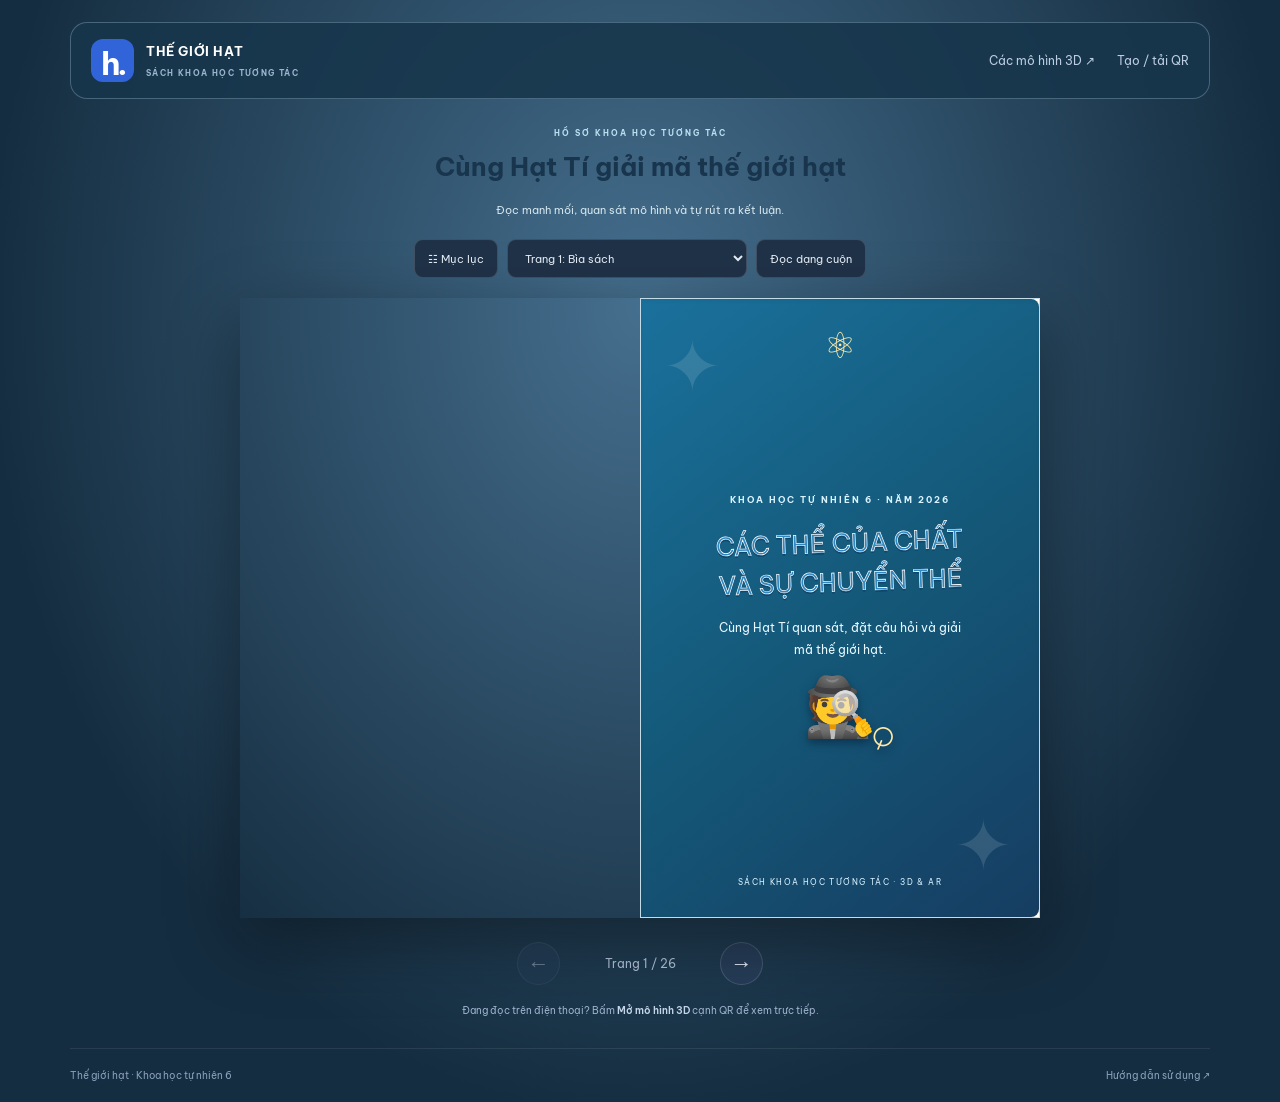
==== index.html @ f160e816 "Embed Hạt Tí models directly in book pages" ====
<!doctype html>
<html lang="vi"><head>
<meta charset="utf-8"><meta name="viewport" content="width=device-width,initial-scale=1"><meta name="theme-color" content="#162536">
<meta name="description" content="Sách khoa học tương tác về các thể của chất và sự chuyển thể, có mô hình 3D theo từng bài.">
<title>Thế giới hạt · Sách khoa học tương tác</title><link rel="icon" href="assets/icon.svg" type="image/svg+xml">
<link rel="stylesheet" href="css/book-utilities.css"><link rel="stylesheet" href="css/fonts.css?v=2"><link rel="stylesheet" href="css/book.css?v=2"><link rel="stylesheet" href="css/detective-book.css?v=3">
<script defer src="vendor/page-flip-2.0.7.js"></script><script type="module" src="js/book.js?v=3"></script>
</head><body>
<header class="book-toolbar"><a href="index.html" class="book-brand"><span class="book-logo" aria-hidden="true">h.</span><span>THẾ GIỚI HẠT<small>SÁCH KHOA HỌC TƯƠNG TÁC</small></span></a><nav aria-label="Điều hướng website"><a href="models.html">Các mô hình 3D ↗</a><a href="qr.html">Tạo / tải QR</a></nav></header>
<main>
<section class="book-intro"><p>HỒ SƠ KHOA HỌC TƯƠNG TÁC</p><h1>Cùng Hạt Tí giải mã thế giới hạt</h1><span>Đọc manh mối, quan sát mô hình và tự rút ra kết luận.</span></section>
<div class="book-controls" aria-label="Điều khiển sách"><button id="open-toc" type="button">☷ Mục lục</button><label class="sr-only" for="page-select">Chọn trang sách</label><select id="page-select" aria-label="Chọn trang sách"></select><button id="toggle-reading" type="button" aria-pressed="false">Đọc dạng cuộn</button></div>
<p id="book-error" class="book-error" hidden role="alert"></p><div id="book-loading" class="book-loading" role="status">Đang mở cuốn sách…</div>
<section id="flip-area" class="flip-area" aria-label="Sách lật trang"><div id="flipbook"></div></section>
<section id="reading-pages" class="reading-pages" hidden aria-label="Nội dung sách dạng cuộn"></section>
<div id="flip-navigation" class="flip-navigation"><button id="book-prev" aria-label="Trang trước" type="button">←</button><span id="page-indicator" aria-live="polite">Trang 1 / <span id="book-count">26</span></span><button id="book-next" aria-label="Trang sau" type="button">→</button></div>
<p class="book-bottom-hint">Đang đọc trên điện thoại? Bấm <strong>Mở mô hình 3D</strong> cạnh QR để xem trực tiếp.</p>
<noscript><p class="book-error">Hãy bật JavaScript để mở sách và các mô hình 3D.</p></noscript>
</main>
<footer class="book-footer"><span>Thế giới hạt · Khoa học tự nhiên 6</span><a href="huong-dan.html">Hướng dẫn sử dụng ↗</a></footer>
<dialog id="book-toc" class="book-toc"><div class="toc-heading"><h2>Mục lục <span id="toc-count">26</span> trang</h2><button id="close-toc" type="button" aria-label="Đóng mục lục">×</button></div><div id="toc-list"></div></dialog>
</body></html>
---- css/book-utilities.css ----
*,:after,:before{--tw-border-spacing-x:0;--tw-border-spacing-y:0;--tw-translate-x:0;--tw-translate-y:0;--tw-rotate:0;--tw-skew-x:0;--tw-skew-y:0;--tw-scale-x:1;--tw-scale-y:1;--tw-pan-x: ;--tw-pan-y: ;--tw-pinch-zoom: ;--tw-scroll-snap-strictness:proximity;--tw-gradient-from-position: ;--tw-gradient-via-position: ;--tw-gradient-to-position: ;--tw-ordinal: ;--tw-slashed-zero: ;--tw-numeric-figure: ;--tw-numeric-spacing: ;--tw-numeric-fraction: ;--tw-ring-inset: ;--tw-ring-offset-width:0px;--tw-ring-offset-color:#fff;--tw-ring-color:rgba(59,130,246,.5);--tw-ring-offset-shadow:0 0 #0000;--tw-ring-shadow:0 0 #0000;--tw-shadow:0 0 #0000;--tw-shadow-colored:0 0 #0000;--tw-blur: ;--tw-brightness: ;--tw-contrast: ;--tw-grayscale: ;--tw-hue-rotate: ;--tw-invert: ;--tw-saturate: ;--tw-sepia: ;--tw-drop-shadow: ;--tw-backdrop-blur: ;--tw-backdrop-brightness: ;--tw-backdrop-contrast: ;--tw-backdrop-grayscale: ;--tw-backdrop-hue-rotate: ;--tw-backdrop-invert: ;--tw-backdrop-opacity: ;--tw-backdrop-saturate: ;--tw-backdrop-sepia: ;--tw-contain-size: ;--tw-contain-layout: ;--tw-contain-paint: ;--tw-contain-style: }::backdrop{--tw-border-spacing-x:0;--tw-border-spacing-y:0;--tw-translate-x:0;--tw-translate-y:0;--tw-rotate:0;--tw-skew-x:0;--tw-skew-y:0;--tw-scale-x:1;--tw-scale-y:1;--tw-pan-x: ;--tw-pan-y: ;--tw-pinch-zoom: ;--tw-scroll-snap-strictness:proximity;--tw-gradient-from-position: ;--tw-gradient-via-position: ;--tw-gradient-to-position: ;--tw-ordinal: ;--tw-slashed-zero: ;--tw-numeric-figure: ;--tw-numeric-spacing: ;--tw-numeric-fraction: ;--tw-ring-inset: ;--tw-ring-offset-width:0px;--tw-ring-offset-color:#fff;--tw-ring-color:rgba(59,130,246,.5);--tw-ring-offset-shadow:0 0 #0000;--tw-ring-shadow:0 0 #0000;--tw-shadow:0 0 #0000;--tw-shadow-colored:0 0 #0000;--tw-blur: ;--tw-brightness: ;--tw-contrast: ;--tw-grayscale: ;--tw-hue-rotate: ;--tw-invert: ;--tw-saturate: ;--tw-sepia: ;--tw-drop-shadow: ;--tw-backdrop-blur: ;--tw-backdrop-brightness: ;--tw-backdrop-contrast: ;--tw-backdrop-grayscale: ;--tw-backdrop-hue-rotate: ;--tw-backdrop-invert: ;--tw-backdrop-opacity: ;--tw-backdrop-saturate: ;--tw-backdrop-sepia: ;--tw-contain-size: ;--tw-contain-layout: ;--tw-contain-paint: ;--tw-contain-style: }/*! tailwindcss v3.4.17 | MIT License | https://tailwindcss.com*/*,:after,:before{box-sizing:border-box;border:0 solid #e5e7eb}:after,:before{--tw-content:""}:host,html{line-height:1.5;-webkit-text-size-adjust:100%;-moz-tab-size:4;-o-tab-size:4;tab-size:4;font-family:ui-sans-serif,system-ui,sans-serif,Apple Color Emoji,Segoe UI Emoji,Segoe UI Symbol,Noto Color Emoji;font-feature-settings:normal;font-variation-settings:normal;-webkit-tap-highlight-color:transparent}body{margin:0;line-height:inherit}hr{height:0;color:inherit;border-top-width:1px}abbr:where([title]){-webkit-text-decoration:underline dotted;text-decoration:underline dotted}h1,h2,h3,h4,h5,h6{font-size:inherit;font-weight:inherit}a{color:inherit;text-decoration:inherit}b,strong{font-weight:bolder}code,kbd,pre,samp{font-family:ui-monospace,SFMono-Regular,Menlo,Monaco,Consolas,Liberation Mono,Courier New,monospace;font-feature-settings:normal;font-variation-settings:normal;font-size:1em}small{font-size:80%}sub,sup{font-size:75%;line-height:0;position:relative;vertical-align:baseline}sub{bottom:-.25em}sup{top:-.5em}table{text-indent:0;border-color:inherit;border-collapse:collapse}button,input,optgroup,select,textarea{font-family:inherit;font-feature-settings:inherit;font-variation-settings:inherit;font-size:100%;font-weight:inherit;line-height:inherit;letter-spacing:inherit;color:inherit;margin:0;padding:0}button,select{text-transform:none}button,input:where([type=button]),input:where([type=reset]),input:where([type=submit]){-webkit-appearance:button;background-color:transparent;background-image:none}:-moz-focusring{outline:auto}:-moz-ui-invalid{box-shadow:none}progress{vertical-align:baseline}::-webkit-inner-spin-button,::-webkit-outer-spin-button{height:auto}[type=search]{-webkit-appearance:textfield;outline-offset:-2px}::-webkit-search-decoration{-webkit-appearance:none}::-webkit-file-upload-button{-webkit-appearance:button;font:inherit}summary{display:list-item}blockquote,dd,dl,figure,h1,h2,h3,h4,h5,h6,hr,p,pre{margin:0}fieldset{margin:0}fieldset,legend{padding:0}menu,ol,ul{list-style:none;margin:0;padding:0}dialog{padding:0}textarea{resize:vertical}input::-moz-placeholder,textarea::-moz-placeholder{opacity:1;color:#9ca3af}input::placeholder,textarea::placeholder{opacity:1;color:#9ca3af}[role=button],button{cursor:pointer}:disabled{cursor:default}audio,canvas,embed,iframe,img,object,svg,video{display:block;vertical-align:middle}img,video{max-width:100%;height:auto}[hidden]:where(:not([hidden=until-found])){display:none}.sr-only{position:absolute;width:1px;height:1px;padding:0;margin:-1px;overflow:hidden;clip:rect(0,0,0,0);white-space:nowrap;border-width:0}.mx-auto{margin-left:auto;margin-right:auto}.my-1{margin-top:.25rem;margin-bottom:.25rem}.my-2{margin-top:.5rem;margin-bottom:.5rem}.my-auto{margin-top:auto;margin-bottom:auto}.mb-0{margin-bottom:0}.mb-0\.5{margin-bottom:.125rem}.mb-1{margin-bottom:.25rem}.mt-2{margin-top:.5rem}.block{display:block}.flex{display:flex}.inline-flex{display:inline-flex}.table{display:table}.grid{display:grid}.hidden{display:none}.h-1{height:.25rem}.h-full{height:100%}.w-20{width:5rem}.w-full{width:100%}.max-w-xs{max-width:20rem}.border-collapse{border-collapse:collapse}.list-decimal{list-style-type:decimal}.list-disc{list-style-type:disc}.grid-cols-2{grid-template-columns:repeat(2,minmax(0,1fr))}.flex-col{flex-direction:column}.items-center{align-items:center}.justify-between{justify-content:space-between}.gap-1{gap:.25rem}.gap-1\.5{gap:.375rem}.gap-2{gap:.5rem}.space-y-0\.5>:not([hidden])~:not([hidden]){--tw-space-y-reverse:0;margin-top:calc(.125rem*(1 - var(--tw-space-y-reverse)));margin-bottom:calc(.125rem*var(--tw-space-y-reverse))}.space-y-1>:not([hidden])~:not([hidden]){--tw-space-y-reverse:0;margin-top:calc(.25rem*(1 - var(--tw-space-y-reverse)));margin-bottom:calc(.25rem*var(--tw-space-y-reverse))}.space-y-1\.5>:not([hidden])~:not([hidden]){--tw-space-y-reverse:0;margin-top:calc(.375rem*(1 - var(--tw-space-y-reverse)));margin-bottom:calc(.375rem*var(--tw-space-y-reverse))}.space-y-2>:not([hidden])~:not([hidden]){--tw-space-y-reverse:0;margin-top:calc(.5rem*(1 - var(--tw-space-y-reverse)));margin-bottom:calc(.5rem*var(--tw-space-y-reverse))}.space-y-2\.5>:not([hidden])~:not([hidden]){--tw-space-y-reverse:0;margin-top:calc(.625rem*(1 - var(--tw-space-y-reverse)));margin-bottom:calc(.625rem*var(--tw-space-y-reverse))}.space-y-3>:not([hidden])~:not([hidden]){--tw-space-y-reverse:0;margin-top:calc(.75rem*(1 - var(--tw-space-y-reverse)));margin-bottom:calc(.75rem*var(--tw-space-y-reverse))}.space-y-4>:not([hidden])~:not([hidden]){--tw-space-y-reverse:0;margin-top:calc(1rem*(1 - var(--tw-space-y-reverse)));margin-bottom:calc(1rem*var(--tw-space-y-reverse))}.divide-y>:not([hidden])~:not([hidden]){--tw-divide-y-reverse:0;border-top-width:calc(1px*(1 - var(--tw-divide-y-reverse)));border-bottom-width:calc(1px*var(--tw-divide-y-reverse))}.overflow-hidden{overflow:hidden}.rounded-full{border-radius:9999px}.rounded-lg{border-radius:.5rem}.rounded-xl{border-radius:.75rem}.rounded-l-lg{border-top-left-radius:.5rem;border-bottom-left-radius:.5rem}.rounded-r-lg{border-top-right-radius:.5rem;border-bottom-right-radius:.5rem}.border{border-width:1px}.border-b{border-bottom-width:1px}.border-l-4{border-left-width:4px}.border-r-4{border-right-width:4px}.border-t{border-top-width:1px}.border-amber-200{--tw-border-opacity:1;border-color:rgb(253 230 138/var(--tw-border-opacity,1))}.border-blue-100{--tw-border-opacity:1;border-color:rgb(219 234 254/var(--tw-border-opacity,1))}.border-blue-200{--tw-border-opacity:1;border-color:rgb(191 219 254/var(--tw-border-opacity,1))}.border-blue-400\/30{border-color:rgba(96,165,250,.3)}.border-blue-500\/30{border-color:rgba(59,130,246,.3)}.border-cyan-200{--tw-border-opacity:1;border-color:rgb(165 243 252/var(--tw-border-opacity,1))}.border-emerald-200{--tw-border-opacity:1;border-color:rgb(167 243 208/var(--tw-border-opacity,1))}.border-emerald-500{--tw-border-opacity:1;border-color:rgb(16 185 129/var(--tw-border-opacity,1))}.border-indigo-200{--tw-border-opacity:1;border-color:rgb(199 210 254/var(--tw-border-opacity,1))}.border-rose-200{--tw-border-opacity:1;border-color:rgb(254 205 211/var(--tw-border-opacity,1))}.border-rose-500{--tw-border-opacity:1;border-color:rgb(244 63 94/var(--tw-border-opacity,1))}.border-sky-200{--tw-border-opacity:1;border-color:rgb(186 230 253/var(--tw-border-opacity,1))}.border-slate-200{--tw-border-opacity:1;border-color:rgb(226 232 240/var(--tw-border-opacity,1))}.border-slate-300{--tw-border-opacity:1;border-color:rgb(203 213 225/var(--tw-border-opacity,1))}.border-slate-700{--tw-border-opacity:1;border-color:rgb(51 65 85/var(--tw-border-opacity,1))}.border-slate-700\/60{border-color:rgba(51,65,85,.6)}.border-teal-200{--tw-border-opacity:1;border-color:rgb(153 246 228/var(--tw-border-opacity,1))}.bg-amber-50{--tw-bg-opacity:1;background-color:rgb(255 251 235/var(--tw-bg-opacity,1))}.bg-blue-50{--tw-bg-opacity:1;background-color:rgb(239 246 255/var(--tw-bg-opacity,1))}.bg-blue-50\/60{background-color:rgba(239,246,255,.6)}.bg-blue-50\/80{background-color:rgba(239,246,255,.8)}.bg-blue-500{--tw-bg-opacity:1;background-color:rgb(59 130 246/var(--tw-bg-opacity,1))}.bg-blue-500\/20{background-color:rgba(59,130,246,.2)}.bg-cyan-50{--tw-bg-opacity:1;background-color:rgb(236 254 255/var(--tw-bg-opacity,1))}.bg-emerald-200{--tw-bg-opacity:1;background-color:rgb(167 243 208/var(--tw-bg-opacity,1))}.bg-emerald-50{--tw-bg-opacity:1;background-color:rgb(236 253 245/var(--tw-bg-opacity,1))}.bg-emerald-50\/80{background-color:rgba(236,253,245,.8)}.bg-indigo-50{--tw-bg-opacity:1;background-color:rgb(238 242 255/var(--tw-bg-opacity,1))}.bg-rose-200{--tw-bg-opacity:1;background-color:rgb(254 205 211/var(--tw-bg-opacity,1))}.bg-rose-50{--tw-bg-opacity:1;background-color:rgb(255 241 242/var(--tw-bg-opacity,1))}.bg-sky-50{--tw-bg-opacity:1;background-color:rgb(240 249 255/var(--tw-bg-opacity,1))}.bg-slate-100{--tw-bg-opacity:1;background-color:rgb(241 245 249/var(--tw-bg-opacity,1))}.bg-slate-200{--tw-bg-opacity:1;background-color:rgb(226 232 240/var(--tw-bg-opacity,1))}.bg-slate-50{--tw-bg-opacity:1;background-color:rgb(248 250 252/var(--tw-bg-opacity,1))}.bg-slate-900\/50{background-color:rgba(15,23,42,.5)}.bg-teal-50{--tw-bg-opacity:1;background-color:rgb(240 253 250/var(--tw-bg-opacity,1))}.bg-white{--tw-bg-opacity:1;background-color:rgb(255 255 255/var(--tw-bg-opacity,1))}.p-1{padding:.25rem}.p-1\.5{padding:.375rem}.p-2\.5{padding:.625rem}.p-3{padding:.75rem}.p-3\.5{padding:.875rem}.p-4{padding:1rem}.p-7{padding:1.75rem}.pb-3{padding-bottom:.75rem}.pl-4{padding-left:1rem}.pt-3{padding-top:.75rem}.pt-4{padding-top:1rem}.text-left{text-align:left}.text-center{text-align:center}.text-2xl{font-size:1.5rem;line-height:2rem}.text-5xl{font-size:3rem;line-height:1}.text-\[10px\]{font-size:10px}.text-\[11px\]{font-size:11px}.text-lg{font-size:1.125rem;line-height:1.75rem}.text-sm{font-size:.875rem;line-height:1.25rem}.text-xs{font-size:.75rem;line-height:1rem}.font-bold{font-weight:700}.font-extrabold{font-weight:800}.font-medium{font-weight:500}.font-semibold{font-weight:600}.uppercase{text-transform:uppercase}.italic{font-style:italic}.leading-tight{line-height:1.25}.tracking-tight{letter-spacing:-.025em}.tracking-widest{letter-spacing:.1em}.text-amber-900{--tw-text-opacity:1;color:rgb(120 53 15/var(--tw-text-opacity,1))}.text-blue-200{--tw-text-opacity:1;color:rgb(191 219 254/var(--tw-text-opacity,1))}.text-blue-300{--tw-text-opacity:1;color:rgb(147 197 253/var(--tw-text-opacity,1))}.text-blue-700{--tw-text-opacity:1;color:rgb(29 78 216/var(--tw-text-opacity,1))}.text-blue-900{--tw-text-opacity:1;color:rgb(30 58 138/var(--tw-text-opacity,1))}.text-cyan-900{--tw-text-opacity:1;color:rgb(22 78 99/var(--tw-text-opacity,1))}.text-emerald-900{--tw-text-opacity:1;color:rgb(6 78 59/var(--tw-text-opacity,1))}.text-indigo-900{--tw-text-opacity:1;color:rgb(49 46 129/var(--tw-text-opacity,1))}.text-rose-700{--tw-text-opacity:1;color:rgb(190 18 60/var(--tw-text-opacity,1))}.text-rose-900{--tw-text-opacity:1;color:rgb(136 19 55/var(--tw-text-opacity,1))}.text-sky-900{--tw-text-opacity:1;color:rgb(12 74 110/var(--tw-text-opacity,1))}.text-slate-300{--tw-text-opacity:1;color:rgb(203 213 225/var(--tw-text-opacity,1))}.text-slate-400{--tw-text-opacity:1;color:rgb(148 163 184/var(--tw-text-opacity,1))}.text-slate-500{--tw-text-opacity:1;color:rgb(100 116 139/var(--tw-text-opacity,1))}.text-slate-600{--tw-text-opacity:1;color:rgb(71 85 105/var(--tw-text-opacity,1))}.text-slate-700{--tw-text-opacity:1;color:rgb(51 65 85/var(--tw-text-opacity,1))}.text-slate-800{--tw-text-opacity:1;color:rgb(30 41 59/var(--tw-text-opacity,1))}.text-slate-900{--tw-text-opacity:1;color:rgb(15 23 42/var(--tw-text-opacity,1))}.text-teal-700{--tw-text-opacity:1;color:rgb(15 118 110/var(--tw-text-opacity,1))}.text-teal-900{--tw-text-opacity:1;color:rgb(19 78 74/var(--tw-text-opacity,1))}.text-white{--tw-text-opacity:1;color:rgb(255 255 255/var(--tw-text-opacity,1))}.shadow-inner{--tw-shadow:inset 0 2px 4px 0 rgba(0,0,0,.05);--tw-shadow-colored:inset 0 2px 4px 0 var(--tw-shadow-color)}.shadow-inner,.shadow-sm{box-shadow:var(--tw-ring-offset-shadow,0 0 #0000),var(--tw-ring-shadow,0 0 #0000),var(--tw-shadow)}.shadow-sm{--tw-shadow:0 1px 2px 0 rgba(0,0,0,.05);--tw-shadow-colored:0 1px 2px 0 var(--tw-shadow-color)}.filter{filter:var(--tw-blur) var(--tw-brightness) var(--tw-contrast) var(--tw-grayscale) var(--tw-hue-rotate) var(--tw-invert) var(--tw-saturate) var(--tw-sepia) var(--tw-drop-shadow)}.hover\:bg-blue-50:hover{--tw-bg-opacity:1;background-color:rgb(239 246 255/var(--tw-bg-opacity,1))}@media (min-width:640px){.sm\:text-3xl{font-size:1.875rem;line-height:2.25rem}.sm\:text-sm{font-size:.875rem;line-height:1.25rem}}
---- css/fonts.css ----
/* Full local font files include Vietnamese glyphs. Licence: assets/fonts/OFL.txt. */
@font-face{font-family:"Be Vietnam Pro";font-style:normal;font-weight:400;font-display:swap;src:url("../assets/fonts/BeVietnamPro-Regular.ttf") format("truetype")}
@font-face{font-family:"Be Vietnam Pro";font-style:normal;font-weight:600;font-display:swap;src:url("../assets/fonts/BeVietnamPro-SemiBold.ttf") format("truetype")}
@font-face{font-family:"Be Vietnam Pro";font-style:normal;font-weight:700;font-display:swap;src:url("../assets/fonts/BeVietnamPro-Bold.ttf") format("truetype")}
@font-face{font-family:"Be Vietnam Pro";font-style:normal;font-weight:800;font-display:swap;src:url("../assets/fonts/BeVietnamPro-ExtraBold.ttf") format("truetype")}
@font-face{font-family:"Be Vietnam Pro";font-style:italic;font-weight:400;font-display:swap;src:url("../assets/fonts/BeVietnamPro-Italic.ttf") format("truetype")}
:root{--font-text:"Be Vietnam Pro","Segoe UI",Arial,sans-serif}
html{font-family:var(--font-text)}
---- css/book.css ----
:root{font-family:var(--font-text);color:#e9eef5;background:#142132;font-synthesis:none}*{box-sizing:border-box}body{margin:0;min-height:100vh;background:radial-gradient(ellipse at 50% 40%,#2b415b,#142132 75%);display:flex;flex-direction:column}a,button,select{-webkit-tap-highlight-color:transparent}button,select{font:inherit}button{cursor:pointer}button:disabled{opacity:.35;cursor:not-allowed}a:focus-visible,button:focus-visible,select:focus-visible{outline:3px solid #8ab2ff;outline-offset:4px}[hidden]{display:none!important}.book-toolbar{display:flex;align-items:center;justify-content:space-between;gap:20px;width:min(1140px,calc(100% - 40px));margin:22px auto 0;padding:16px 20px;background:#18273be6;border:1px solid #ffffff1c;border-radius:17px}.book-brand{display:flex;align-items:center;gap:12px;text-decoration:none;color:#fff;font-weight:700;font-size:13px;letter-spacing:.6px}.book-logo{font-size:32px;background:#3264d9;width:43px;height:43px;border-radius:12px;display:grid;place-items:center;letter-spacing:-3px;padding-bottom:4px}.book-brand small{display:block;font-size:8px;color:#9cb4cf;letter-spacing:1.4px;margin-top:5px}.book-toolbar nav{display:flex;gap:22px}.book-toolbar nav a{color:#bdcde1;text-decoration:none;font-size:12px}.book-toolbar nav a:hover{color:white}main{flex:1;min-width:0}.book-intro{text-align:center;padding:28px 20px 19px}.book-intro>p{font-size:8px;font-weight:700;color:#91abd0;letter-spacing:2px;margin:0 0 8px}.book-intro h1{font-family:var(--font-text);font-size:28px;letter-spacing:-.4px;margin:0 0 9px;font-weight:500}.book-intro>span{font-size:11px;color:#a8bad0}.book-controls{display:flex;align-items:center;justify-content:center;gap:9px;margin:0 auto 20px;padding:0 15px}.book-controls button,.book-controls select{min-height:39px;background:#203248;border:1px solid #ffffff26;border-radius:9px;color:#e5edf6;padding:8px 13px;font-size:11px}.book-controls select{max-width:240px;min-width:0}.book-controls button[aria-pressed=true]{background:#315582}.flip-area{width:min(860px,calc(100% - 30px));margin:auto;min-height:540px;display:flex;align-items:center;justify-content:center}#flipbook{box-shadow:0 22px 65px #0006}.page-sheet{background:#fdfbf6;background-image:radial-gradient(#e7ded0 .4px,transparent .5px);background-size:13px 13px;border:1px solid #e6ddce;display:flex;flex-direction:column;box-sizing:border-box;color:#334155;overflow:hidden}.page-sheet .book-font-heading{font-family:var(--font-text)}.sheet-header{display:flex;justify-content:space-between;gap:10px;padding:14px 18px 10px;border-bottom:1px solid #e5dfd4;font-size:8px;font-weight:700;letter-spacing:.5px;color:#7b8692;flex-shrink:0}.sheet-header span:first-child{max-width:85%}.sheet-body{flex:1;overflow-y:auto;padding:18px 22px;min-height:0;scrollbar-width:thin;scrollbar-color:#cbd5e1 transparent}.sheet-body h2.book-page-title{font-family:var(--font-text);font-size:21px;line-height:1.3;color:#20314b;font-weight:700;margin:0 0 17px;padding-bottom:12px;border-bottom:2px solid #d8e5f7;letter-spacing:-.5px}.sheet-body .text-\[11px\]{font-size:12px}.sheet-body .text-\[10px\]{font-size:11px}.sheet-body .text-xs{font-size:12px;line-height:1.7}.sheet-footer{display:flex;align-items:center;justify-content:space-between;padding:10px 17px;border-top:1px solid #e6dfd5;font-size:8px;color:#8a929c;flex-shrink:0}.sheet-footer strong{font-size:10px;color:#536174}.cover-page{background:linear-gradient(145deg,#193d79,#142844 72%);color:white;height:100%}.back-cover-page{background:linear-gradient(145deg,#1e334e,#142236);color:white;height:100%}.cover-page .book-font-heading{font-size:28px;line-height:1.35}.page-sheet p{line-height:1.7}.book-media{margin-top:18px;padding:14px;background:white;border:1px solid #d7e0ed;border-radius:12px;display:grid;grid-template-columns:108px minmax(0,1fr);gap:12px;align-items:center;break-inside:avoid}.book-media-title{font-size:12px;font-weight:750;color:#234e97;line-height:1.45;margin-bottom:6px}.book-media-copy p{font-size:10px!important;color:#64748b;margin:0 0 9px}.book-media-link{display:inline-block;background:#2a58c7;color:white!important;border-radius:7px;padding:8px 10px;font-size:10px;font-weight:650;text-decoration:none;line-height:1.4}.book-qr{width:108px;height:108px;display:grid;place-items:center;background:#fff;color:#64748b;font-size:9px;text-align:center;line-height:1.65;border:1px solid #e2e8f0;border-radius:5px;overflow:hidden}.book-qr canvas{width:108px!important;height:108px!important;display:block!important;image-rendering:pixelated}.book-qr img{display:none!important}.book-qr-note{grid-column:1/-1;font-size:9px;color:#738094;margin:0;line-height:1.6}.flip-navigation{display:flex;align-items:center;justify-content:center;gap:24px;margin:24px 0 10px}.flip-navigation button{background:#263d58;border:1px solid #ffffff25;border-radius:50%;width:43px;height:43px;font-size:22px;color:#e4edfa}.flip-navigation span{font-size:12px;color:#b1c2d7;min-width:112px;text-align:center}.book-bottom-hint{font-size:10px;text-align:center;color:#9eb2cc;padding:0 20px;margin:17px 0 28px;line-height:1.8}.book-bottom-hint strong{font-weight:600;color:#c7d7eb}.book-footer{display:flex;justify-content:space-between;gap:15px;max-width:1140px;width:calc(100% - 40px);margin:0 auto;border-top:1px solid #ffffff15;padding:19px 0;color:#8aa0ba;font-size:10px}.book-footer a{color:inherit;text-decoration:none}.book-loading,.book-error{max-width:620px;margin:30px auto;padding:22px;text-align:center;font-size:13px;line-height:1.8}.book-error{background:#6c3b32;color:#fff0e7;border-radius:12px}.book-toc{max-width:480px;width:calc(100% - 30px);max-height:82vh;padding:23px;border:1px solid #344860;border-radius:20px;color:#e5effb;background:#1b2c41}.book-toc::backdrop{background:#09111ed9;backdrop-filter:blur(4px)}.toc-heading{display:flex;align-items:center;justify-content:space-between;gap:15px;margin-bottom:16px}.toc-heading h2{font-size:18px;font-weight:650;margin:0}.toc-heading button{font-size:24px;color:#c5d4e7;background:transparent;border:0;min-height:36px;min-width:36px}.toc-item{display:flex;gap:12px;justify-content:space-between;align-items:center;text-align:left;width:100%;border:0;border-bottom:1px solid #ffffff0b;padding:12px 8px;background:transparent;color:#c6d5e8;font-size:11px;line-height:1.6}.toc-item:hover{background:#2b415d;border-radius:7px}.toc-3d{font-size:8px;white-space:nowrap;background:#315989;color:#d9eaff;border-radius:4px;padding:2px 5px}.reading-pages{max-width:560px;width:calc(100% - 28px);margin:auto;display:grid;gap:24px}.reading-pages .page-sheet{position:relative;min-height:650px;border-radius:5px;box-shadow:0 12px 30px #0003}.reading-pages .sheet-body{overflow:visible;flex:none}.reading-pages .sheet-footer{margin-top:auto}.reading-pages .cover-page,.reading-pages .back-cover-page{min-height:650px}.quiz-feedback{font-size:11px;color:#315477;line-height:1.6;margin-top:8px}.quiz-btn{min-height:36px}.reading-pages .sheet-body .text-\[11px\],.reading-pages .sheet-body .text-xs{font-size:14px;line-height:1.8}.reading-pages .sheet-body .text-\[10px\]{font-size:12px}.reading-pages .book-media{grid-template-columns:135px 1fr}.reading-pages .book-qr,.reading-pages .book-qr canvas{width:135px!important;height:135px!important}.reading-pages .book-media-title{font-size:15px}.reading-pages .book-media-link{font-size:12px}.reading-pages .book-media-copy p{font-size:12px!important}
@media(max-width:650px){.book-toolbar{width:calc(100% - 24px);margin-top:12px;padding:12px;gap:10px}.book-brand{font-size:10px;gap:8px}.book-logo{width:35px;height:35px;font-size:27px}.book-brand small{font-size:6px;letter-spacing:.6px}.book-toolbar nav{gap:12px}.book-toolbar nav a{font-size:9px}.book-intro{padding-top:25px}.book-intro h1{font-size:23px}.book-intro>span{font-size:10px}.book-controls{gap:6px}.book-controls button,.book-controls select{font-size:10px;padding:7px 9px}.book-controls select{max-width:145px}.flip-area{width:calc(100% - 28px);min-height:480px}.sheet-body{padding:14px 16px}.sheet-body h2.book-page-title{font-size:18px;margin-bottom:13px}.sheet-header{padding:11px 13px;font-size:7px}.book-media{grid-template-columns:96px 1fr;padding:10px;gap:10px}.book-qr,.book-qr canvas{width:96px!important;height:96px!important}.book-media-title{font-size:11px}.book-media-link{font-size:9px;padding:7px}.book-media-copy p{font-size:9px!important}.book-footer{font-size:8px;width:calc(100% - 30px)}.reading-pages .book-media{grid-template-columns:108px 1fr}.reading-pages .book-qr,.reading-pages .book-qr canvas{width:108px!important;height:108px!important}.reading-pages .book-media-title{font-size:13px}.reading-pages .book-media-link{font-size:11px}.reading-pages .sheet-body .text-\[11px\],.reading-pages .sheet-body .text-xs{font-size:13px}.reading-pages .page-sheet{min-height:550px}.reading-pages .cover-page,.reading-pages .back-cover-page{min-height:550px}}
@media print{body{background:white!important;color:#222!important}.book-toolbar,.book-intro,.book-controls,.flip-area,.flip-navigation,.book-bottom-hint,.book-footer,.book-toc,.book-loading{display:none!important}.reading-pages{display:block!important;width:100%;max-width:none}.reading-pages .page-sheet{display:flex!important;min-height:250mm;break-after:page;box-shadow:none;margin:0;border:0}.reading-pages .sheet-body{overflow:visible!important}.book-media-link{background:none!important;color:#234e97!important;border:1px solid #234e97}.book-qr{border:0}*{-webkit-print-color-adjust:exact;print-color-adjust:exact}}
.sheet-layout{height:100%;display:flex;flex-direction:column}.reading-pages .sheet-layout{height:auto;min-height:650px}@media(max-width:650px){.reading-pages .sheet-layout{min-height:550px}}
.book-media{grid-template-columns:128px minmax(0,1fr)}.book-qr,.book-qr canvas{width:128px!important;height:128px!important}@media(max-width:650px){.book-media{grid-template-columns:112px minmax(0,1fr)}.book-qr,.book-qr canvas{width:112px!important;height:112px!important}.reading-pages .book-media{grid-template-columns:128px minmax(0,1fr)}.reading-pages .book-qr,.reading-pages .book-qr canvas{width:128px!important;height:128px!important}}
.book-qr canvas{position:static!important;left:auto!important;top:auto!important;transform:none!important}

/* A single Vietnamese family keeps accents and baselines consistent. */
.book-intro h1{font-weight:700;letter-spacing:0;line-height:1.55;font-size:26px}.sheet-body h2.book-page-title{font-weight:700;letter-spacing:0;line-height:1.5;font-size:19px}.cover-page .book-font-heading{font-size:25px;line-height:1.55;letter-spacing:0}.page-sheet p,.page-sheet li{line-height:1.8}@media(max-width:650px){.book-intro h1{font-size:21px}.sheet-body h2.book-page-title{font-size:17px;line-height:1.55}.cover-page .book-font-heading{font-size:23px}}
---- css/detective-book.css ----
/* Detective notebook layout derived from the supplied book plan. */
:root{background:#edf4f7;color:#18354d}
body{background:radial-gradient(ellipse at 50% 28%,#456f8e,#152d40 72%)}
.book-toolbar{background:#17364bdd;border-color:#a8cae055}.book-intro>p{color:#badff0}.book-intro>span{color:#d4e6ed}
.page-sheet{position:relative;background:#fffdf5;background-image:radial-gradient(#dfd8c8 .45px,transparent .55px);border-color:#c3dce7;color:#244158}
.page-sheet:not([data-density=hard])::before,.page-sheet:not([data-density=hard])::after{position:absolute;z-index:0;font-size:38px;line-height:1;opacity:.3;pointer-events:none}.page-sheet:not([data-density=hard])::before{content:"⚗";top:11px;right:13px;color:#df745a;transform:rotate(13deg)}.page-sheet:not([data-density=hard])::after{content:"✦";bottom:15px;left:13px;color:#377fbb;transform:rotate(-12deg)}.sheet-layout,.sheet-body,.sheet-header,.sheet-footer{position:relative;z-index:1}
.sheet-header{border-bottom-color:#b7d6e3;color:#437083;background:#f5fbfd;font-size:7px;letter-spacing:1px}.sheet-footer{border-top-color:#b7d6e3;color:#5c7b89;background:#f5fbfd}.sheet-footer strong{color:#236b98}
.sheet-body h2.book-page-title{color:#165f8f;border-bottom:0;font-size:19px;margin-bottom:11px;padding-bottom:7px;position:relative}.sheet-body h2.book-page-title::after{content:"";display:block;width:46px;height:3px;border-radius:99px;background:#f2a449;margin-top:8px}
.sheet-body{display:flex;flex-direction:column}.sheet-body>.book-media{margin-top:auto;align-self:flex-end}
.hat-ti{position:absolute;z-index:3;display:flex;align-items:flex-end;gap:5px;max-width:220px;pointer-events:none}.hat-ti-avatar{display:grid;place-items:center;width:39px;height:39px;flex:0 0 39px;border:2px solid #fff;border-radius:50%;background:#f5c866;box-shadow:0 2px 0 #c88536;font-size:23px;overflow:hidden}.hat-ti.has-model .hat-ti-avatar{width:61px;height:61px;flex-basis:61px;background:linear-gradient(145deg,#e4f7fb,#fffdf5);border-color:#6aa6c4}.hat-ti-avatar model-viewer{display:block;width:100%;height:100%;background:transparent;--poster-color:transparent}.hat-ti p{margin:0!important;padding:6px 8px;border:1px solid #6aa6c4;border-radius:9px;background:#fffef8;color:#2e5b70;font-size:8px!important;font-style:italic;line-height:1.45!important;box-shadow:0 2px 7px #3a71821a}.hat-ti.bottom-left{left:10px;bottom:8px}.hat-ti.bottom-right{right:9px;bottom:8px;flex-direction:row-reverse}.hat-ti.center-right{right:10px;top:43%;flex-direction:row-reverse}.hat-ti.inline{position:relative;inset:auto;align-self:center;margin:7px auto 0;max-width:286px}.sheet-body:has(.hat-ti.bottom-left) .book-page-content,.sheet-body:has(.hat-ti.bottom-right) .book-page-content{padding-bottom:42px}.reading-pages .hat-ti-avatar{width:55px;height:55px;flex-basis:55px;font-size:32px}.reading-pages .hat-ti.has-model .hat-ti-avatar{width:82px;height:82px;flex-basis:82px}.reading-pages .hat-ti p{font-size:11px!important;padding:8px 10px}.reading-pages .hat-ti{max-width:310px}.reading-pages .hat-ti.bottom-left,.reading-pages .hat-ti.bottom-right{bottom:12px}
.detective-cover{background:linear-gradient(142deg,#1a719c,#145777 54%,#163d62);position:relative;overflow:hidden}.detective-cover::before,.detective-cover::after{content:"✦";position:absolute;font-size:70px;color:#fff;opacity:.12}.detective-cover::before{top:14px;left:22px}.detective-cover::after{bottom:20px;right:26px}.cover-kicker{font-size:9px;letter-spacing:2px;color:#d9f3ff;font-weight:700}.cover-title{color:#3187bf!important;-webkit-text-stroke:.7px #fff;text-shadow:0 2px 0 #0e466c;transform:rotate(-2deg)}.cover-copy{font-size:12px;color:#e8f8ff;line-height:1.8;max-width:260px;margin:16px auto}.cover-foot{font-size:8px;letter-spacing:1.4px;color:#d9f3ff}.cover-orbit{font-size:36px;color:#ffe8a9;line-height:1}.cover-magnifier{font-family:Georgia,serif;font-size:80px;line-height:.7;color:#ffe8a9;transform:rotate(-20deg);margin-top:22px}.cover-mascot{position:relative;width:88px;height:70px;margin:15px auto 0;font-size:58px;line-height:1;filter:drop-shadow(0 4px 4px #00182f80)}.cover-mascot span{position:absolute;right:-10px;bottom:-6px;font-family:Georgia,serif;font-size:42px;color:#ffe8a9;transform:rotate(-22deg)}
.detective-lead{display:flex;gap:11px;align-items:center;padding:11px 13px;border:1px dashed #75b1cb;border-radius:12px;background:#f2fbff;color:#25556b}.detective-lead span{font-size:24px}.detective-lead p{font-size:11px;margin:0;line-height:1.65}.goal-list{margin-top:13px;padding:12px 14px;background:#fff7dc;border-left:4px solid #eab44e}.goal-list h3{font-size:12px;margin:0 0 6px;color:#8c5819}.goal-list ul{padding-left:17px;margin:0}.goal-list li{font-size:10px;margin:4px 0;line-height:1.6}.mascot-note{margin:12px 0 0;padding:8px 11px;border-radius:10px;background:#eaf6fc;color:#306a8a;font-size:10px!important;font-style:italic;line-height:1.65!important}.soft-note{font-size:10px!important;color:#4b7484;background:#f3f9f2;padding:9px 11px;border-radius:10px;border:1px solid #d2e5cf;margin:12px 0 0}
.process-steps{display:grid;grid-template-columns:1fr 1fr;gap:8px}.process-steps>div{display:flex;gap:8px;padding:10px;background:#f4fafd;border:1px solid #d0e4ef;border-radius:10px}.process-steps b{font-size:10px;color:#1f7ba7;white-space:nowrap}.process-steps span{font-size:10px;line-height:1.55;color:#355365}
.lesson-layout{display:grid;grid-template-columns:.9fr 1.1fr;gap:11px;align-items:stretch}.lesson-visual{display:flex;flex-direction:column;align-items:center;justify-content:center;gap:6px;min-height:135px;border:1px solid #c4dce8;border-radius:14px;background:linear-gradient(145deg,#e9f7fb,#fefdf5);font-size:40px;text-align:center}.lesson-visual b{font-size:26px;color:#ef9a43}.lesson-visual small{font-size:9px;color:#537080;padding:0 9px;line-height:1.5}.lesson-visual.solid,.lesson-visual.cold{background:linear-gradient(145deg,#dff1fc,#eaf7ff)}.lesson-visual.liquid{background:linear-gradient(145deg,#dff8f4,#f9fff7)}.lesson-visual.gas{background:linear-gradient(145deg,#fff4e5,#fffdf6)}.lesson-visual.warm,.lesson-visual.sun,.lesson-visual.boil{background:linear-gradient(145deg,#fff0d8,#fff9ee)}.lesson-visual.cloud,.lesson-visual.fog{background:linear-gradient(145deg,#edf3f7,#fbfdff)}.lesson-visual.salt{background:linear-gradient(145deg,#fff8df,#fffdf6)}.lesson-copy{font-size:10px;line-height:1.65}.lesson-copy p{margin:0 0 8px}.case-note{padding:9px 10px;background:#fff7df;border:1px dashed #d89b35;border-radius:10px}.case-note b{font-size:10px;color:#9a611d}.case-note p{margin:4px 0 0;font-size:9px!important;line-height:1.55!important}
.compare-grid{display:grid;grid-template-columns:repeat(3,1fr);gap:7px}.compare-grid.two{grid-template-columns:repeat(2,1fr)}.compare-grid>div{padding:10px 8px;border:1px solid #c9dfeb;border-radius:10px;background:#f7fcff;text-align:center}.compare-grid b{display:block;font-size:11px;color:#176a97;margin-bottom:6px}.compare-grid span{display:block;font-size:9px;line-height:1.55;color:#4d6978;margin:3px 0}
.water-cycle{display:grid;grid-template-columns:1fr 1fr;gap:8px}.water-cycle>div{padding:10px;border-radius:10px;background:#f3f9fb;border:1px solid #c9e0e8;display:grid;grid-template-columns:26px 1fr;column-gap:6px;align-items:center}.water-cycle>div:first-letter{font-size:18px}.water-cycle b{font-size:10px;color:#1c719b}.water-cycle span{grid-column:2;font-size:9px;line-height:1.55;color:#526e7c}.ar-invitation{padding:16px;text-align:center;border:2px dashed #6ca7c6;border-radius:16px;background:#f1fbff}.ar-invitation span{display:block;font-family:Georgia,serif;font-size:50px;line-height:.8;color:#1e75a5;transform:rotate(-18deg);margin:6px auto}.ar-invitation p{font-size:10px!important;line-height:1.7!important;margin:12px 0 0;color:#356278}
.quiz-stack{display:grid;gap:8px}.quiz-stack>div{padding:10px 11px;border-radius:10px;background:#fff9e9;border-left:4px solid #f0b649}.quiz-stack b{font-size:10px;color:#985d1b}.quiz-stack p{font-size:10px!important;margin:4px 0 0!important;line-height:1.6!important}.state-map{padding:18px 10px;text-align:center;border:1px solid #c4dce8;border-radius:14px;background:#f8fcfe}.state-map>div{display:flex;justify-content:center;align-items:center;gap:8px;flex-wrap:wrap}.state-map b{padding:8px 10px;background:#d9f1fa;border-radius:8px;font-size:10px;color:#16628c}.state-map span{font-size:9px;color:#5a7a89}.reference-list p{font-size:10px;margin:0 0 9px;padding-bottom:9px;border-bottom:1px dashed #c9dce4}
.book-media{width:156px;display:grid;grid-template-columns:78px 1fr;gap:8px;align-items:center;margin:14px 0 0 auto;padding:0;border:0;border-radius:0;background:transparent;break-inside:avoid}.book-lens{position:relative;width:74px;height:74px;padding:6px;border:5px solid #1f76a4;border-radius:50%;background:#fff;box-shadow:0 2px 0 #0d5178}.book-lens::after{content:"";position:absolute;width:29px;height:8px;border-radius:99px;background:#1f76a4;right:-21px;bottom:-10px;transform:rotate(46deg);z-index:-1}.book-qr,.book-qr canvas{width:58px!important;height:58px!important;border:0;border-radius:0;background:#fff}.book-media-copy{min-width:0}.book-media-title{font-size:9px;color:#1e628b;margin:0 0 3px;line-height:1.35}.book-media-copy p{display:none}.book-media-link{display:inline-block;background:#f0a548;color:#263b49!important;border-radius:7px;padding:5px 6px;font-size:8px;font-weight:700;text-decoration:none;line-height:1.35}.book-qr-note{display:none!important}
.reading-pages .book-media{width:210px;grid-template-columns:110px 1fr}.reading-pages .book-lens{width:104px;height:104px;padding:9px;border-width:6px}.reading-pages .book-qr,.reading-pages .book-qr canvas{width:80px!important;height:80px!important}.reading-pages .book-media-title{font-size:12px}.reading-pages .book-media-link{font-size:10px;padding:7px}.reading-pages .lesson-layout{gap:16px}.reading-pages .lesson-visual{min-height:180px;font-size:56px}.reading-pages .lesson-copy,.reading-pages .lesson-copy p{font-size:13px!important}.reading-pages .lesson-visual small,.reading-pages .case-note,.reading-pages .case-note p{font-size:11px!important}.reading-pages .goal-list li,.reading-pages .process-steps span,.reading-pages .compare-grid span,.reading-pages .water-cycle span,.reading-pages .quiz-stack p,.reading-pages .reference-list p{font-size:12px!important}
@media(max-width:650px){.lesson-layout{gap:8px}.lesson-visual{min-height:118px;font-size:32px}.lesson-copy{font-size:9px}.process-steps{grid-template-columns:1fr}.compare-grid{gap:5px}.compare-grid>div{padding:8px 5px}.book-media{width:145px;grid-template-columns:72px 1fr}.book-lens{width:68px;height:68px}.book-qr,.book-qr canvas{width:52px!important;height:52px!important}.reading-pages .book-media{width:198px;grid-template-columns:98px 1fr}.reading-pages .book-lens{width:92px;height:92px}.reading-pages .book-qr,.reading-pages .book-qr canvas{width:70px!important;height:70px!important}}
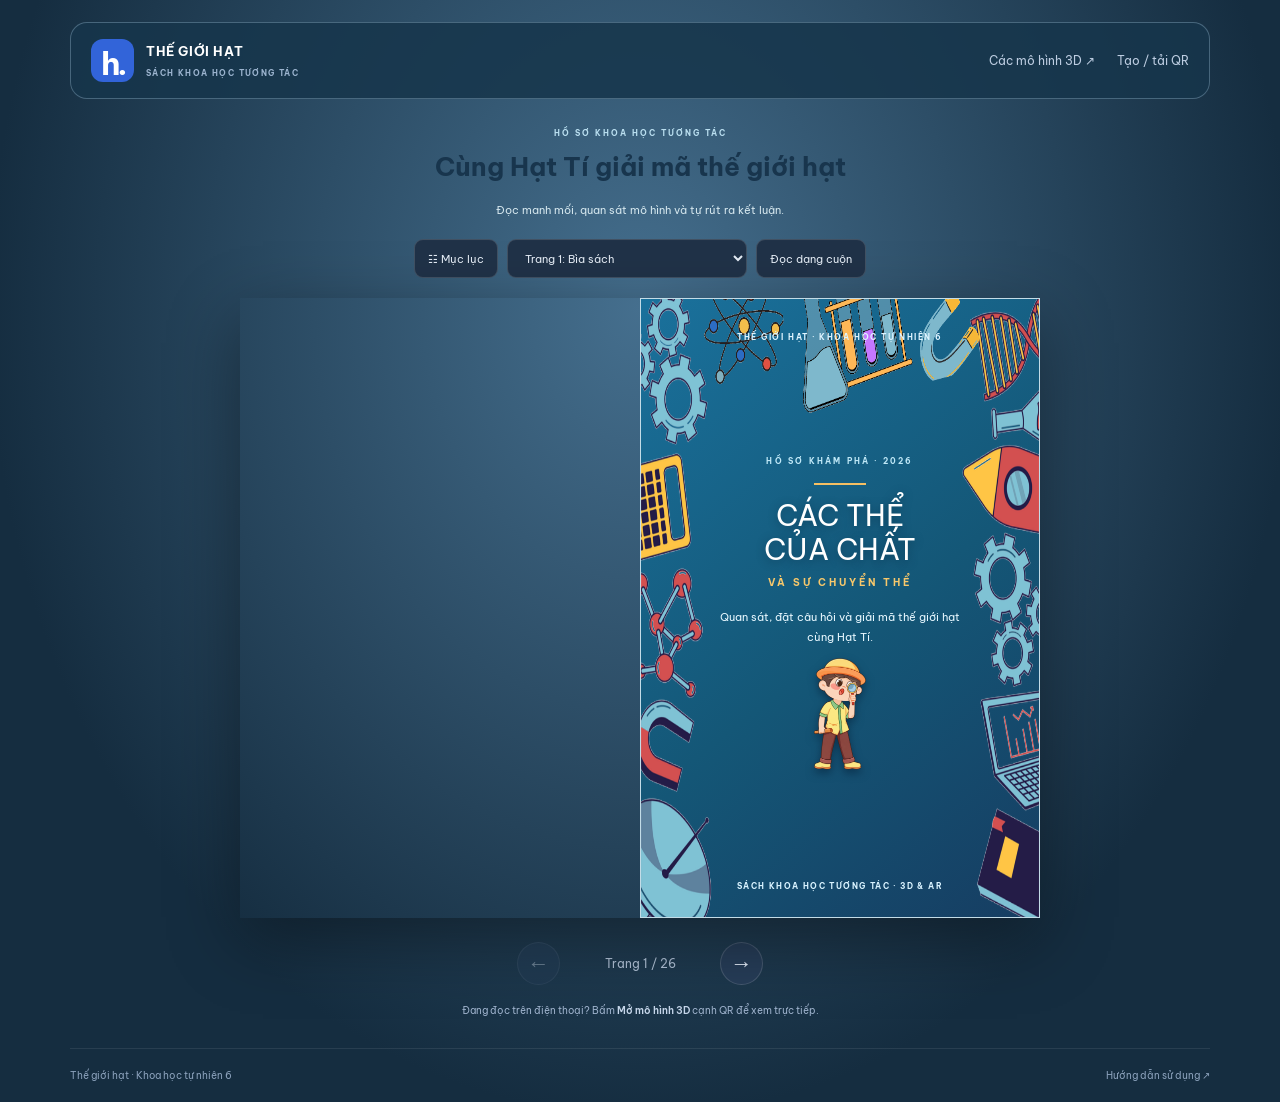
==== commit 48e5b831: "Style final page like book cover" ====
--- a/index.html
+++ b/index.html
@@ -3,8 +3,8 @@
 <meta charset="utf-8"><meta name="viewport" content="width=device-width,initial-scale=1"><meta name="theme-color" content="#162536">
 <meta name="description" content="Sách khoa học tương tác về các thể của chất và sự chuyển thể, có mô hình 3D theo từng bài.">
 <title>Thế giới hạt · Sách khoa học tương tác</title><link rel="icon" href="assets/icon.svg" type="image/svg+xml">
-<link rel="stylesheet" href="css/book-utilities.css"><link rel="stylesheet" href="css/fonts.css?v=2"><link rel="stylesheet" href="css/book.css?v=2"><link rel="stylesheet" href="css/detective-book.css?v=3">
-<script defer src="vendor/page-flip-2.0.7.js"></script><script type="module" src="js/book.js?v=3"></script>
+<link rel="stylesheet" href="css/book-utilities.css"><link rel="stylesheet" href="css/fonts.css?v=2"><link rel="stylesheet" href="css/book.css?v=2"><link rel="stylesheet" href="css/detective-book.css?v=8">
+<script defer src="vendor/page-flip-2.0.7.js"></script><script type="module" src="js/book.js?v=6"></script>
 </head><body>
 <header class="book-toolbar"><a href="index.html" class="book-brand"><span class="book-logo" aria-hidden="true">h.</span><span>THẾ GIỚI HẠT<small>SÁCH KHOA HỌC TƯƠNG TÁC</small></span></a><nav aria-label="Điều hướng website"><a href="models.html">Các mô hình 3D ↗</a><a href="qr.html">Tạo / tải QR</a></nav></header>
 <main>
--- a/css/detective-book.css
+++ b/css/detective-book.css
@@ -2,19 +2,20 @@
 :root{background:#edf4f7;color:#18354d}
 body{background:radial-gradient(ellipse at 50% 28%,#456f8e,#152d40 72%)}
 .book-toolbar{background:#17364bdd;border-color:#a8cae055}.book-intro>p{color:#badff0}.book-intro>span{color:#d4e6ed}
-.page-sheet{position:relative;background:#fffdf5;background-image:radial-gradient(#dfd8c8 .45px,transparent .55px);border-color:#c3dce7;color:#244158}
-.page-sheet:not([data-density=hard])::before,.page-sheet:not([data-density=hard])::after{position:absolute;z-index:0;font-size:38px;line-height:1;opacity:.3;pointer-events:none}.page-sheet:not([data-density=hard])::before{content:"⚗";top:11px;right:13px;color:#df745a;transform:rotate(13deg)}.page-sheet:not([data-density=hard])::after{content:"✦";bottom:15px;left:13px;color:#377fbb;transform:rotate(-12deg)}.sheet-layout,.sheet-body,.sheet-header,.sheet-footer{position:relative;z-index:1}
+.page-sheet{position:relative;background:#fffdf5;background-image:radial-gradient(#dfd8c8 .45px,transparent .55px);background-size:13px 13px;border-color:#c3dce7;color:#244158}
+.page-sheet:not([data-density=hard])::before{content:"";position:absolute;inset:0;z-index:0;pointer-events:none;background:url('../assets/book-border-pattern-transparent.png') center/100% 100% no-repeat;opacity:.12}.page-sheet:not([data-density=hard])::after{content:none}.sheet-layout,.sheet-body,.sheet-header,.sheet-footer{position:relative;z-index:1}
 .sheet-header{border-bottom-color:#b7d6e3;color:#437083;background:#f5fbfd;font-size:7px;letter-spacing:1px}.sheet-footer{border-top-color:#b7d6e3;color:#5c7b89;background:#f5fbfd}.sheet-footer strong{color:#236b98}
 .sheet-body h2.book-page-title{color:#165f8f;border-bottom:0;font-size:19px;margin-bottom:11px;padding-bottom:7px;position:relative}.sheet-body h2.book-page-title::after{content:"";display:block;width:46px;height:3px;border-radius:99px;background:#f2a449;margin-top:8px}
 .sheet-body{display:flex;flex-direction:column}.sheet-body>.book-media{margin-top:auto;align-self:flex-end}
-.hat-ti{position:absolute;z-index:3;display:flex;align-items:flex-end;gap:5px;max-width:220px;pointer-events:none}.hat-ti-avatar{display:grid;place-items:center;width:39px;height:39px;flex:0 0 39px;border:2px solid #fff;border-radius:50%;background:#f5c866;box-shadow:0 2px 0 #c88536;font-size:23px;overflow:hidden}.hat-ti.has-model .hat-ti-avatar{width:61px;height:61px;flex-basis:61px;background:linear-gradient(145deg,#e4f7fb,#fffdf5);border-color:#6aa6c4}.hat-ti-avatar model-viewer{display:block;width:100%;height:100%;background:transparent;--poster-color:transparent}.hat-ti p{margin:0!important;padding:6px 8px;border:1px solid #6aa6c4;border-radius:9px;background:#fffef8;color:#2e5b70;font-size:8px!important;font-style:italic;line-height:1.45!important;box-shadow:0 2px 7px #3a71821a}.hat-ti.bottom-left{left:10px;bottom:8px}.hat-ti.bottom-right{right:9px;bottom:8px;flex-direction:row-reverse}.hat-ti.center-right{right:10px;top:43%;flex-direction:row-reverse}.hat-ti.inline{position:relative;inset:auto;align-self:center;margin:7px auto 0;max-width:286px}.sheet-body:has(.hat-ti.bottom-left) .book-page-content,.sheet-body:has(.hat-ti.bottom-right) .book-page-content{padding-bottom:42px}.reading-pages .hat-ti-avatar{width:55px;height:55px;flex-basis:55px;font-size:32px}.reading-pages .hat-ti.has-model .hat-ti-avatar{width:82px;height:82px;flex-basis:82px}.reading-pages .hat-ti p{font-size:11px!important;padding:8px 10px}.reading-pages .hat-ti{max-width:310px}.reading-pages .hat-ti.bottom-left,.reading-pages .hat-ti.bottom-right{bottom:12px}
-.detective-cover{background:linear-gradient(142deg,#1a719c,#145777 54%,#163d62);position:relative;overflow:hidden}.detective-cover::before,.detective-cover::after{content:"✦";position:absolute;font-size:70px;color:#fff;opacity:.12}.detective-cover::before{top:14px;left:22px}.detective-cover::after{bottom:20px;right:26px}.cover-kicker{font-size:9px;letter-spacing:2px;color:#d9f3ff;font-weight:700}.cover-title{color:#3187bf!important;-webkit-text-stroke:.7px #fff;text-shadow:0 2px 0 #0e466c;transform:rotate(-2deg)}.cover-copy{font-size:12px;color:#e8f8ff;line-height:1.8;max-width:260px;margin:16px auto}.cover-foot{font-size:8px;letter-spacing:1.4px;color:#d9f3ff}.cover-orbit{font-size:36px;color:#ffe8a9;line-height:1}.cover-magnifier{font-family:Georgia,serif;font-size:80px;line-height:.7;color:#ffe8a9;transform:rotate(-20deg);margin-top:22px}.cover-mascot{position:relative;width:88px;height:70px;margin:15px auto 0;font-size:58px;line-height:1;filter:drop-shadow(0 4px 4px #00182f80)}.cover-mascot span{position:absolute;right:-10px;bottom:-6px;font-family:Georgia,serif;font-size:42px;color:#ffe8a9;transform:rotate(-22deg)}
+.hat-ti{position:absolute;z-index:3;display:flex;align-items:flex-end;gap:7px;max-width:300px;pointer-events:none}.hat-ti-avatar{display:grid;place-items:center;width:39px;height:39px;flex:0 0 39px;border:2px solid #fff;border-radius:50%;background:#f5c866;box-shadow:0 2px 0 #c88536;font-size:23px;overflow:hidden}.hat-ti.has-model .hat-ti-avatar{width:138px;height:158px;flex-basis:138px;border:0;border-radius:0;background:transparent;box-shadow:none;overflow:visible}.hat-ti-avatar model-viewer{display:block;width:100%;height:100%;background:transparent;--poster-color:transparent}.hat-ti p{margin:0!important;padding:6px 8px;border:1px solid #6aa6c4;border-radius:9px;background:#fffef8;color:#2e5b70;font-size:8px!important;font-style:italic;line-height:1.45!important;box-shadow:0 2px 7px #3a71821a}.hat-ti.bottom-left{left:10px;bottom:8px}.hat-ti.bottom-right{right:9px;bottom:8px;flex-direction:row-reverse}.hat-ti.center-right{right:10px;top:43%;flex-direction:row-reverse}.hat-ti.inline{position:relative;inset:auto;align-self:center;margin:7px auto 0;max-width:286px}.hat-ti.inline.with-qr{align-self:flex-start;margin:6px 0 3px;max-width:300px}.sheet-body:has(.hat-ti.bottom-left) .book-page-content,.sheet-body:has(.hat-ti.bottom-right) .book-page-content{padding-bottom:42px}.sheet-body:has(.hat-ti.has-model.bottom-left) .book-page-content{padding-bottom:168px}.reading-pages .hat-ti-avatar{width:55px;height:55px;flex-basis:55px;font-size:32px}.reading-pages .hat-ti.has-model .hat-ti-avatar{width:190px;height:218px;flex-basis:190px}.reading-pages .hat-ti p{font-size:11px!important;padding:8px 10px}.reading-pages .hat-ti{max-width:470px}.reading-pages .hat-ti.bottom-left,.reading-pages .hat-ti.bottom-right{bottom:12px}
+.detective-cover{display:flex;flex-direction:column;justify-content:space-between;padding:31px 28px 24px;text-align:center;background-color:#145777;background-image:url('../assets/book-border-pattern-transparent.png'),linear-gradient(142deg,#1a719c,#145777 54%,#163d62);background-position:center;background-size:100% 100%,auto;background-repeat:no-repeat;position:relative;overflow:hidden}.detective-cover::before,.detective-cover::after{content:none}.cover-series,.cover-kicker,.cover-foot{margin:0;font-weight:700}.cover-series{font-size:8px;letter-spacing:1.55px;color:#def4ff}.cover-main{margin:auto 0}.cover-kicker{font-size:8px;letter-spacing:2.2px;color:#bfe8f7}.cover-rule{width:52px;height:2px;margin:15px auto 14px;background:#f5bf63}.cover-title{margin:0;color:#fff!important;-webkit-text-stroke:0;text-shadow:0 2px 8px #092a4280;transform:none;font-size:29px!important;line-height:1.16!important;letter-spacing:1px}.cover-subtitle{margin:8px 0 0;font-size:10px;font-weight:700;letter-spacing:3px;color:#f8c86b}.cover-copy{font-size:11px;color:#e8f8ff;line-height:1.75;max-width:250px;margin:16px auto 0}.cover-foot{font-size:8px;letter-spacing:1.4px;color:#d9f3ff}.cover-mascot{width:88px;height:112px;margin:10px auto 0;filter:drop-shadow(0 4px 4px #00182f80)}.cover-mascot img{display:block;width:100%;height:100%;object-fit:contain}
+.page-sheet.final-sheet{background-color:#145777;background-image:url('../assets/book-border-pattern-transparent.png'),linear-gradient(142deg,#1a719c,#145777 54%,#163d62);background-position:center;background-size:100% 100%,auto;background-repeat:no-repeat;border-color:#79afc5;color:#effaff}.final-sheet::before,.final-sheet::after{content:none!important}.final-sheet .sheet-header,.final-sheet .sheet-footer{background:transparent;border-color:#a7d4df66;color:#d8f1f8}.final-sheet .sheet-footer strong{color:#f8c86b}.final-sheet .sheet-body h2.book-page-title{color:#fff}.final-sheet .sheet-body h2.book-page-title::after{background:#f5bf63}.final-sheet .reference-list p{color:#e5f4fa;border-bottom-color:#b7e2ed66}.final-sheet .reference-list p b{color:#ffe0a0}
 .detective-lead{display:flex;gap:11px;align-items:center;padding:11px 13px;border:1px dashed #75b1cb;border-radius:12px;background:#f2fbff;color:#25556b}.detective-lead span{font-size:24px}.detective-lead p{font-size:11px;margin:0;line-height:1.65}.goal-list{margin-top:13px;padding:12px 14px;background:#fff7dc;border-left:4px solid #eab44e}.goal-list h3{font-size:12px;margin:0 0 6px;color:#8c5819}.goal-list ul{padding-left:17px;margin:0}.goal-list li{font-size:10px;margin:4px 0;line-height:1.6}.mascot-note{margin:12px 0 0;padding:8px 11px;border-radius:10px;background:#eaf6fc;color:#306a8a;font-size:10px!important;font-style:italic;line-height:1.65!important}.soft-note{font-size:10px!important;color:#4b7484;background:#f3f9f2;padding:9px 11px;border-radius:10px;border:1px solid #d2e5cf;margin:12px 0 0}
 .process-steps{display:grid;grid-template-columns:1fr 1fr;gap:8px}.process-steps>div{display:flex;gap:8px;padding:10px;background:#f4fafd;border:1px solid #d0e4ef;border-radius:10px}.process-steps b{font-size:10px;color:#1f7ba7;white-space:nowrap}.process-steps span{font-size:10px;line-height:1.55;color:#355365}
 .lesson-layout{display:grid;grid-template-columns:.9fr 1.1fr;gap:11px;align-items:stretch}.lesson-visual{display:flex;flex-direction:column;align-items:center;justify-content:center;gap:6px;min-height:135px;border:1px solid #c4dce8;border-radius:14px;background:linear-gradient(145deg,#e9f7fb,#fefdf5);font-size:40px;text-align:center}.lesson-visual b{font-size:26px;color:#ef9a43}.lesson-visual small{font-size:9px;color:#537080;padding:0 9px;line-height:1.5}.lesson-visual.solid,.lesson-visual.cold{background:linear-gradient(145deg,#dff1fc,#eaf7ff)}.lesson-visual.liquid{background:linear-gradient(145deg,#dff8f4,#f9fff7)}.lesson-visual.gas{background:linear-gradient(145deg,#fff4e5,#fffdf6)}.lesson-visual.warm,.lesson-visual.sun,.lesson-visual.boil{background:linear-gradient(145deg,#fff0d8,#fff9ee)}.lesson-visual.cloud,.lesson-visual.fog{background:linear-gradient(145deg,#edf3f7,#fbfdff)}.lesson-visual.salt{background:linear-gradient(145deg,#fff8df,#fffdf6)}.lesson-copy{font-size:10px;line-height:1.65}.lesson-copy p{margin:0 0 8px}.case-note{padding:9px 10px;background:#fff7df;border:1px dashed #d89b35;border-radius:10px}.case-note b{font-size:10px;color:#9a611d}.case-note p{margin:4px 0 0;font-size:9px!important;line-height:1.55!important}
 .compare-grid{display:grid;grid-template-columns:repeat(3,1fr);gap:7px}.compare-grid.two{grid-template-columns:repeat(2,1fr)}.compare-grid>div{padding:10px 8px;border:1px solid #c9dfeb;border-radius:10px;background:#f7fcff;text-align:center}.compare-grid b{display:block;font-size:11px;color:#176a97;margin-bottom:6px}.compare-grid span{display:block;font-size:9px;line-height:1.55;color:#4d6978;margin:3px 0}
 .water-cycle{display:grid;grid-template-columns:1fr 1fr;gap:8px}.water-cycle>div{padding:10px;border-radius:10px;background:#f3f9fb;border:1px solid #c9e0e8;display:grid;grid-template-columns:26px 1fr;column-gap:6px;align-items:center}.water-cycle>div:first-letter{font-size:18px}.water-cycle b{font-size:10px;color:#1c719b}.water-cycle span{grid-column:2;font-size:9px;line-height:1.55;color:#526e7c}.ar-invitation{padding:16px;text-align:center;border:2px dashed #6ca7c6;border-radius:16px;background:#f1fbff}.ar-invitation span{display:block;font-family:Georgia,serif;font-size:50px;line-height:.8;color:#1e75a5;transform:rotate(-18deg);margin:6px auto}.ar-invitation p{font-size:10px!important;line-height:1.7!important;margin:12px 0 0;color:#356278}
 .quiz-stack{display:grid;gap:8px}.quiz-stack>div{padding:10px 11px;border-radius:10px;background:#fff9e9;border-left:4px solid #f0b649}.quiz-stack b{font-size:10px;color:#985d1b}.quiz-stack p{font-size:10px!important;margin:4px 0 0!important;line-height:1.6!important}.state-map{padding:18px 10px;text-align:center;border:1px solid #c4dce8;border-radius:14px;background:#f8fcfe}.state-map>div{display:flex;justify-content:center;align-items:center;gap:8px;flex-wrap:wrap}.state-map b{padding:8px 10px;background:#d9f1fa;border-radius:8px;font-size:10px;color:#16628c}.state-map span{font-size:9px;color:#5a7a89}.reference-list p{font-size:10px;margin:0 0 9px;padding-bottom:9px;border-bottom:1px dashed #c9dce4}
-.book-media{width:156px;display:grid;grid-template-columns:78px 1fr;gap:8px;align-items:center;margin:14px 0 0 auto;padding:0;border:0;border-radius:0;background:transparent;break-inside:avoid}.book-lens{position:relative;width:74px;height:74px;padding:6px;border:5px solid #1f76a4;border-radius:50%;background:#fff;box-shadow:0 2px 0 #0d5178}.book-lens::after{content:"";position:absolute;width:29px;height:8px;border-radius:99px;background:#1f76a4;right:-21px;bottom:-10px;transform:rotate(46deg);z-index:-1}.book-qr,.book-qr canvas{width:58px!important;height:58px!important;border:0;border-radius:0;background:#fff}.book-media-copy{min-width:0}.book-media-title{font-size:9px;color:#1e628b;margin:0 0 3px;line-height:1.35}.book-media-copy p{display:none}.book-media-link{display:inline-block;background:#f0a548;color:#263b49!important;border-radius:7px;padding:5px 6px;font-size:8px;font-weight:700;text-decoration:none;line-height:1.35}.book-qr-note{display:none!important}
-.reading-pages .book-media{width:210px;grid-template-columns:110px 1fr}.reading-pages .book-lens{width:104px;height:104px;padding:9px;border-width:6px}.reading-pages .book-qr,.reading-pages .book-qr canvas{width:80px!important;height:80px!important}.reading-pages .book-media-title{font-size:12px}.reading-pages .book-media-link{font-size:10px;padding:7px}.reading-pages .lesson-layout{gap:16px}.reading-pages .lesson-visual{min-height:180px;font-size:56px}.reading-pages .lesson-copy,.reading-pages .lesson-copy p{font-size:13px!important}.reading-pages .lesson-visual small,.reading-pages .case-note,.reading-pages .case-note p{font-size:11px!important}.reading-pages .goal-list li,.reading-pages .process-steps span,.reading-pages .compare-grid span,.reading-pages .water-cycle span,.reading-pages .quiz-stack p,.reading-pages .reference-list p{font-size:12px!important}
-@media(max-width:650px){.lesson-layout{gap:8px}.lesson-visual{min-height:118px;font-size:32px}.lesson-copy{font-size:9px}.process-steps{grid-template-columns:1fr}.compare-grid{gap:5px}.compare-grid>div{padding:8px 5px}.book-media{width:145px;grid-template-columns:72px 1fr}.book-lens{width:68px;height:68px}.book-qr,.book-qr canvas{width:52px!important;height:52px!important}.reading-pages .book-media{width:198px;grid-template-columns:98px 1fr}.reading-pages .book-lens{width:92px;height:92px}.reading-pages .book-qr,.reading-pages .book-qr canvas{width:70px!important;height:70px!important}}
+.book-media{width:226px;display:grid;grid-template-columns:112px 1fr;gap:8px;align-items:center;margin:14px 0 0 auto;padding:0;border:0;border-radius:0;background:transparent;break-inside:avoid}.book-lens{position:relative;width:108px;height:108px;padding:7px;border:5px solid #1f76a4;border-radius:50%;background:#fff;box-shadow:0 2px 0 #0d5178}.book-lens::after{content:"";position:absolute;width:33px;height:9px;border-radius:99px;background:#1f76a4;right:-24px;bottom:-12px;transform:rotate(46deg);z-index:-1}.book-qr,.book-qr canvas{width:86px!important;height:86px!important;border:0;border-radius:0;background:#fff}.book-media-copy{min-width:0}.book-media-title{font-size:9px;color:#1e628b;margin:0 0 3px;line-height:1.35}.book-media-copy p{display:none}.book-media-link{display:inline-block;background:#f0a548;color:#263b49!important;border-radius:7px;padding:5px 6px;font-size:8px;font-weight:700;text-decoration:none;line-height:1.35}.book-qr-note{display:none!important}
+.reading-pages .book-media{width:274px;grid-template-columns:142px 1fr}.reading-pages .book-lens{width:136px;height:136px;padding:10px;border-width:6px}.reading-pages .book-qr,.reading-pages .book-qr canvas{width:110px!important;height:110px!important}.reading-pages .book-media-title{font-size:12px}.reading-pages .book-media-link{font-size:10px;padding:7px}.reading-pages .lesson-layout{gap:16px}.reading-pages .lesson-visual{min-height:180px;font-size:56px}.reading-pages .lesson-copy,.reading-pages .lesson-copy p{font-size:13px!important}.reading-pages .lesson-visual small,.reading-pages .case-note,.reading-pages .case-note p{font-size:11px!important}.reading-pages .goal-list li,.reading-pages .process-steps span,.reading-pages .compare-grid span,.reading-pages .water-cycle span,.reading-pages .quiz-stack p,.reading-pages .reference-list p{font-size:12px!important}
+@media(max-width:650px){.lesson-layout{gap:8px}.lesson-visual{min-height:118px;font-size:32px}.lesson-copy{font-size:9px}.process-steps{grid-template-columns:1fr}.compare-grid{gap:5px}.compare-grid>div{padding:8px 5px}.book-media{width:190px;grid-template-columns:94px 1fr}.book-lens{width:90px;height:90px}.book-qr,.book-qr canvas{width:70px!important;height:70px!important}.reading-pages .book-media{width:240px;grid-template-columns:120px 1fr}.reading-pages .book-lens{width:114px;height:114px}.reading-pages .book-qr,.reading-pages .book-qr canvas{width:92px!important;height:92px!important}}
